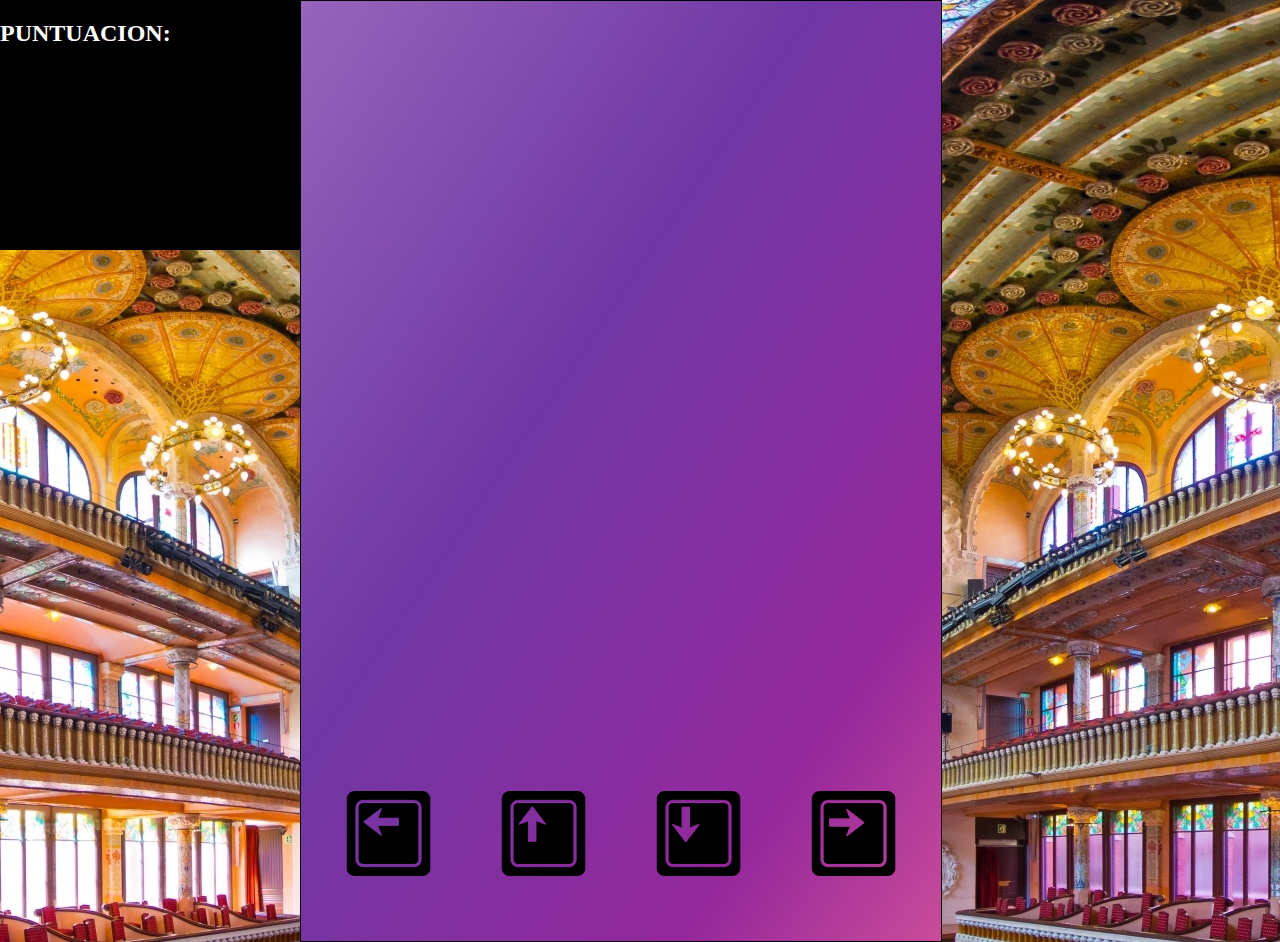
==== GuitarHero/index.html @ d9d327a4 "Add files via upload" ====
<!DOCTYPE html>
<html lang="es">
  <head>
    <meta charset="UTF-8" />
    <meta http-equiv="X-UA-Compatible" content="IE=edge" />
    <meta name="viewport" content="width=device-width, initial-scale=1.0" />
    <title>GuitarHero</title>
    <link href="./css.css" rel="stylesheet" type="text/css" />
    <script src="./js.js"></script>
  </head>

  <body>
    <div id="marcador">
      <h2>PUNTUACION:</h2>
      <p id="puntuacion"></p>
    </div>

    <div id="screen">
      <div class="arrow_press" id="apleft"></div>
      <div class="arrow_press" id="apup"></div>
      <div class="arrow_press" id="apdown"></div>
      <div class="arrow_press" id="apright"></div>
    </div>
  </body>
</html>
---- GuitarHero/css.css ----
body {
   background-image: url(./img/palau_musica.jpg);
   background-position: top;
   align-items: center;
   margin: 0 auto;
}

#marcador {
    height: 250px;
    width: 300px;
    background-color: rgb(0, 0, 0);
    float: left;
    color: rgb(255, 255, 255);
}


#screen {
    /*background-image: url(./img/background_screen.jpg);*/
    background-image: linear-gradient(
    to bottom right,
    #9664bb 0%,
    #6f37a4 20%,
    #95289b 40%,
    #fe7098 60%,
    #f973d2 80%
    );
    animation: movimiento 5s linear infinite alternate;
    background-size: 200% 200%;
    border: 1px solid rgb(0, 0, 0);
    padding: 20px;
    display: flex;
    flex-direction: row;
    width: 600px;
    height: 900px;
    margin: 0 auto;
    margin-left: 0px;
    margin-right: 0px;
    position: relative;
}

@keyframes movimiento{
    from {
        background-position: 0 0;
    }
    to{
        background-position: 100% 100%;
    }
}

------------ICONOS--------------- 


#iarrow_img {
    width: 100px;
    height: 100px;
}

.arrow{
    width: 85px;
    height: 85px;       
    background-size: cover;
    position: absolute;
}

.aleft {
    left: 45px; 
    background-image: url('./img/left_icon.png');
}

.aup {
    left: 200px;
    background-image: url('./img/up_icon.png');
}

.adown{
    right: 200px;
    background-image: url('./img/down_icon.png');
}

.aright{
    right: 45px;
    background-image: url('./img/right_icon.png');
}




.arrow_press {
    width: 85px;
    height: 85px;
    bottom: 65px;
    background-size: cover;
    position: absolute;
}

#apleft {
    left: 45px;
    background-image: url('./img/left_icon.png');
}

#apup {
    left: 200px;
    background-image: url('./img/up_icon.png');
}

#apdown {
    right: 200px;
    background-image: url('./img/down_icon.png');
}

#apright {
    right: 45px;
    background-image: url('./img/right_icon.png');
}
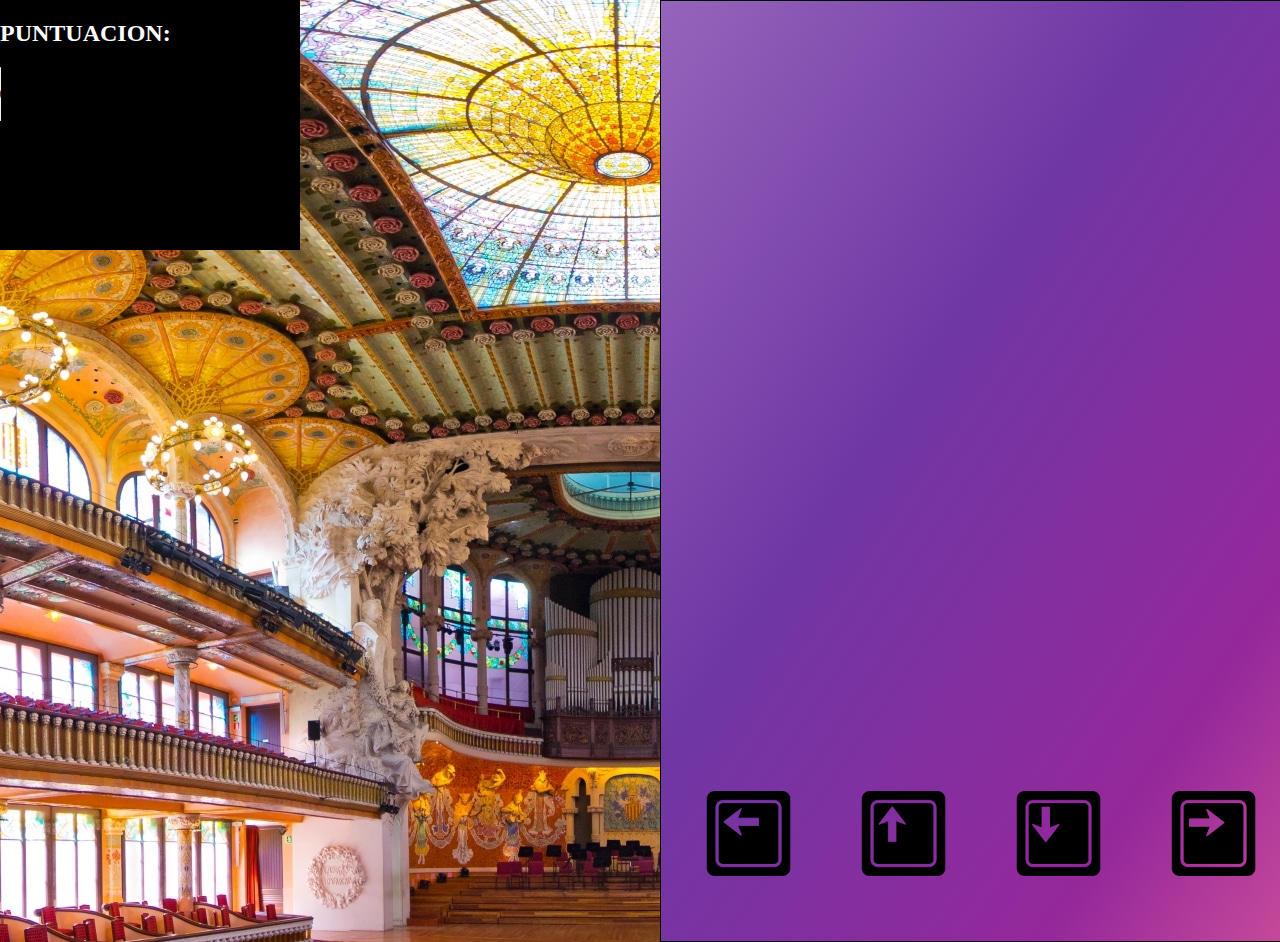
==== commit 71b55843: "Add files via upload" ====
--- a/GuitarHero/index.html
+++ b/GuitarHero/index.html
@@ -9,13 +9,17 @@
     <script src="./js.js"></script>
   </head>
 
+
+
   <body>
     <div id="marcador">
       <h2>PUNTUACION:</h2>
       <p id="puntuacion"></p>
+      <audio controls autoplay src ="song_bruno.mp3"></audio>
     </div>
 
     <div id="screen">
+
       <div class="arrow_press" id="apleft"></div>
       <div class="arrow_press" id="apup"></div>
       <div class="arrow_press" id="apdown"></div>
--- a/GuitarHero/css.css
+++ b/GuitarHero/css.css
@@ -4,6 +4,7 @@
    align-items: center;
    margin: 0 auto;
 }
+
 
 #marcador {
     height: 250px;
@@ -33,7 +34,7 @@
     width: 600px;
     height: 900px;
     margin: 0 auto;
-    margin-left: 0px;
+    margin-left: 660px;
     margin-right: 0px;
     position: relative;
 }
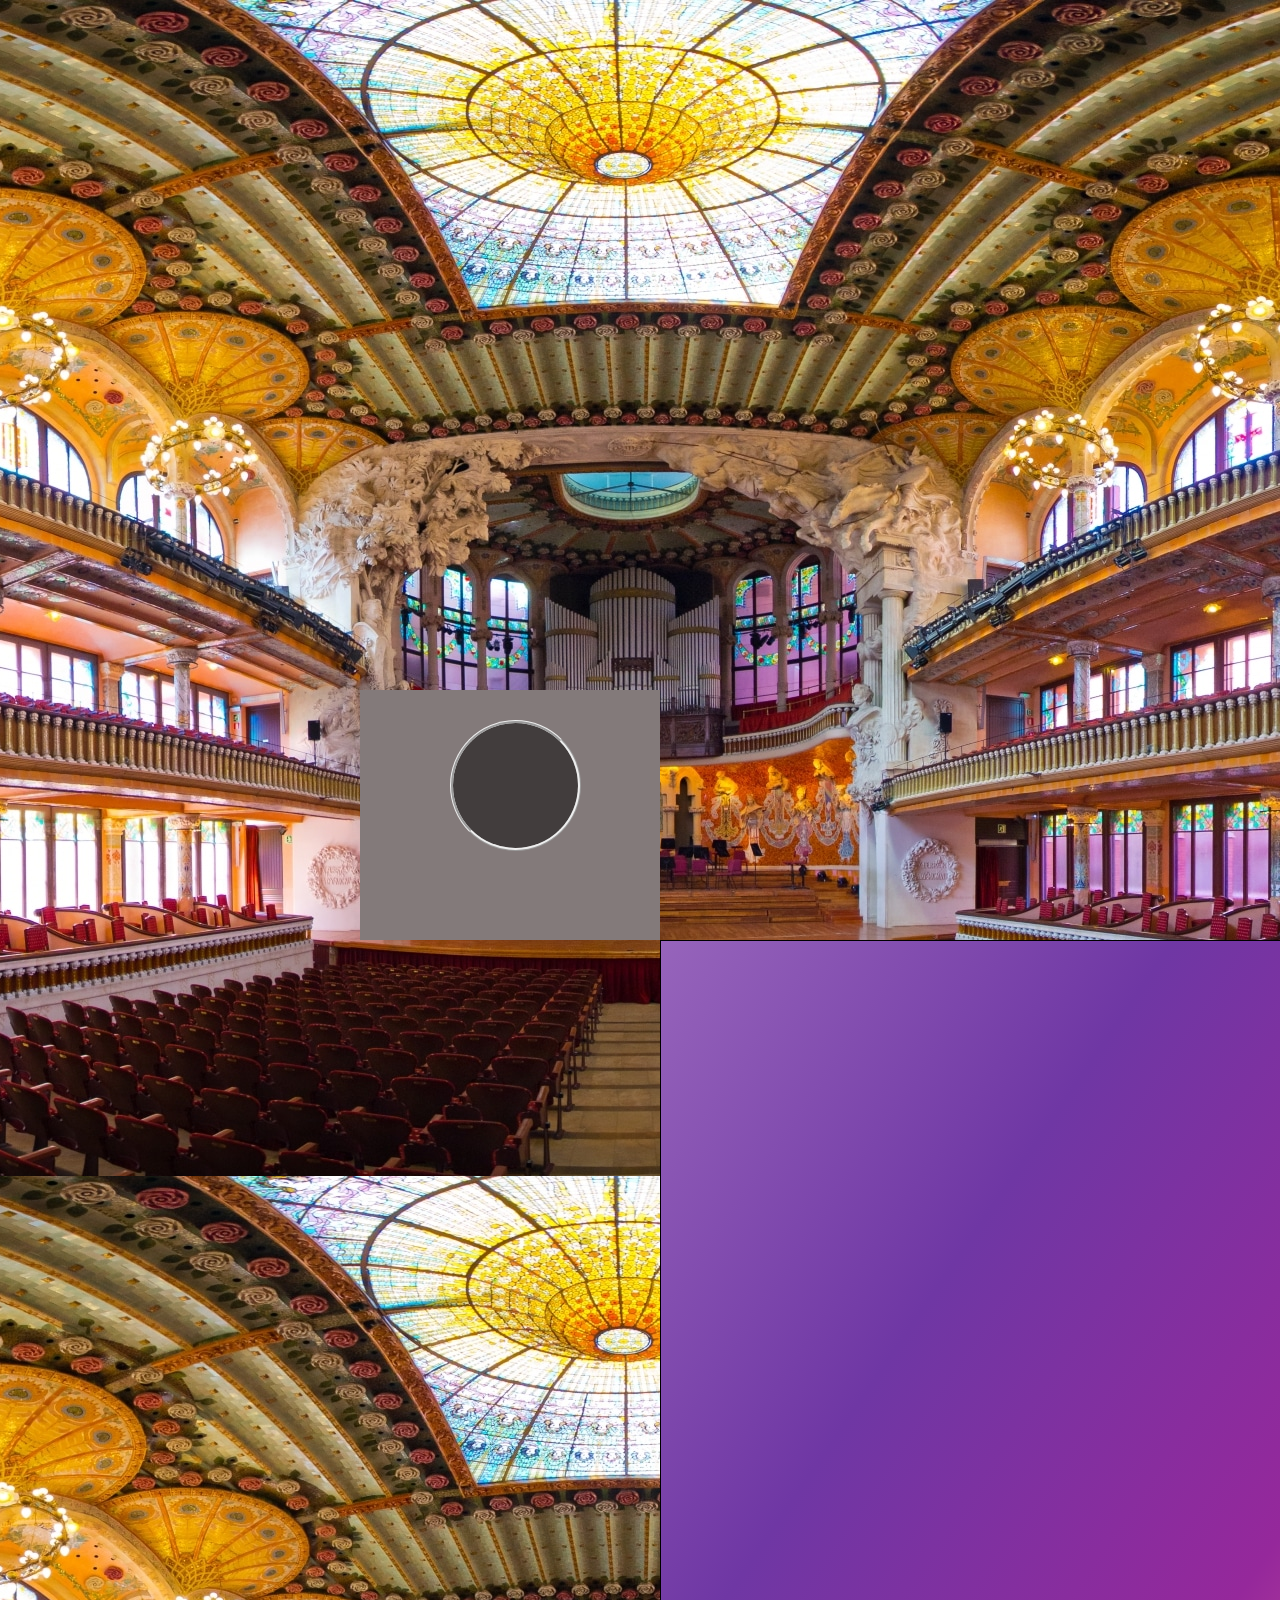
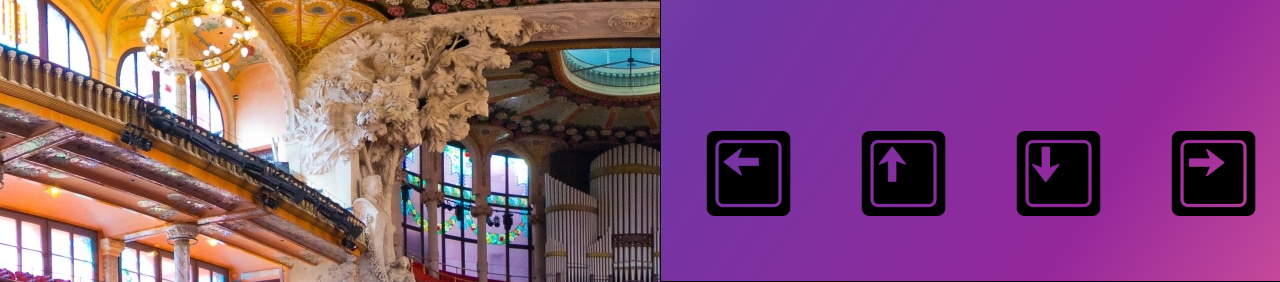
==== commit fc7b94b9: "Add files via upload" ====
--- a/GuitarHero/index.html
+++ b/GuitarHero/index.html
@@ -13,9 +13,9 @@
 
   <body>
     <div id="marcador">
-      <h2>PUNTUACION:</h2>
+      <!-- <h2></h2> -->
       <p id="puntuacion"></p>
-      <audio controls autoplay src ="song_bruno.mp3"></audio>
+      <div class="circulo"></div>
     </div>
 
     <div id="screen">
--- a/GuitarHero/css.css
+++ b/GuitarHero/css.css
@@ -1,3 +1,13 @@
+@font-face{
+    font-family: 'miFuente';
+    src: url(./arcade.ttf);
+}
+
+@font-face{
+    font-family: 'digital';
+    src: url(./digital.ttf);
+}
+
 body {
    background-image: url(./img/palau_musica.jpg);
    background-position: top;
@@ -9,9 +19,37 @@
 #marcador {
     height: 250px;
     width: 300px;
-    background-color: rgb(0, 0, 0);
+    font-family: 'miFuente';
+    background-color: #837a7a;
     float: left;
-    color: rgb(255, 255, 255);
+    margin-right: 0px;
+    margin-left: 360px;
+    color: black;
+    font-size: 45px;
+    margin-top: 690px;
+}
+
+#marcador .circulo{
+    width: 125px;
+    height: 125px;
+    border-radius: 50%;
+    background-color: rgb(66, 61, 61);
+    position: relative;
+    left:90px;
+    top: -30px;
+    border-style: ridge;
+}
+
+/* #marcador h2{
+margin-left: 12px;
+color: black;
+} */
+
+#marcador p{
+font-size: 60px;
+color: rgb(0, 0, 0);
+margin-left: 115px;
+margin-top: 20px;
 }
 
 
@@ -83,6 +121,17 @@
     background-image: url('./img/right_icon.png');
 }
 
+.aright_x1{
+    right: 45px;
+    background-image: url('./img/right_icon.png');
+}
+
+.aright_x2{
+    right: 45px;
+    background-image: url('./img/right_icon.png');
+}
+
+
 
 
 
